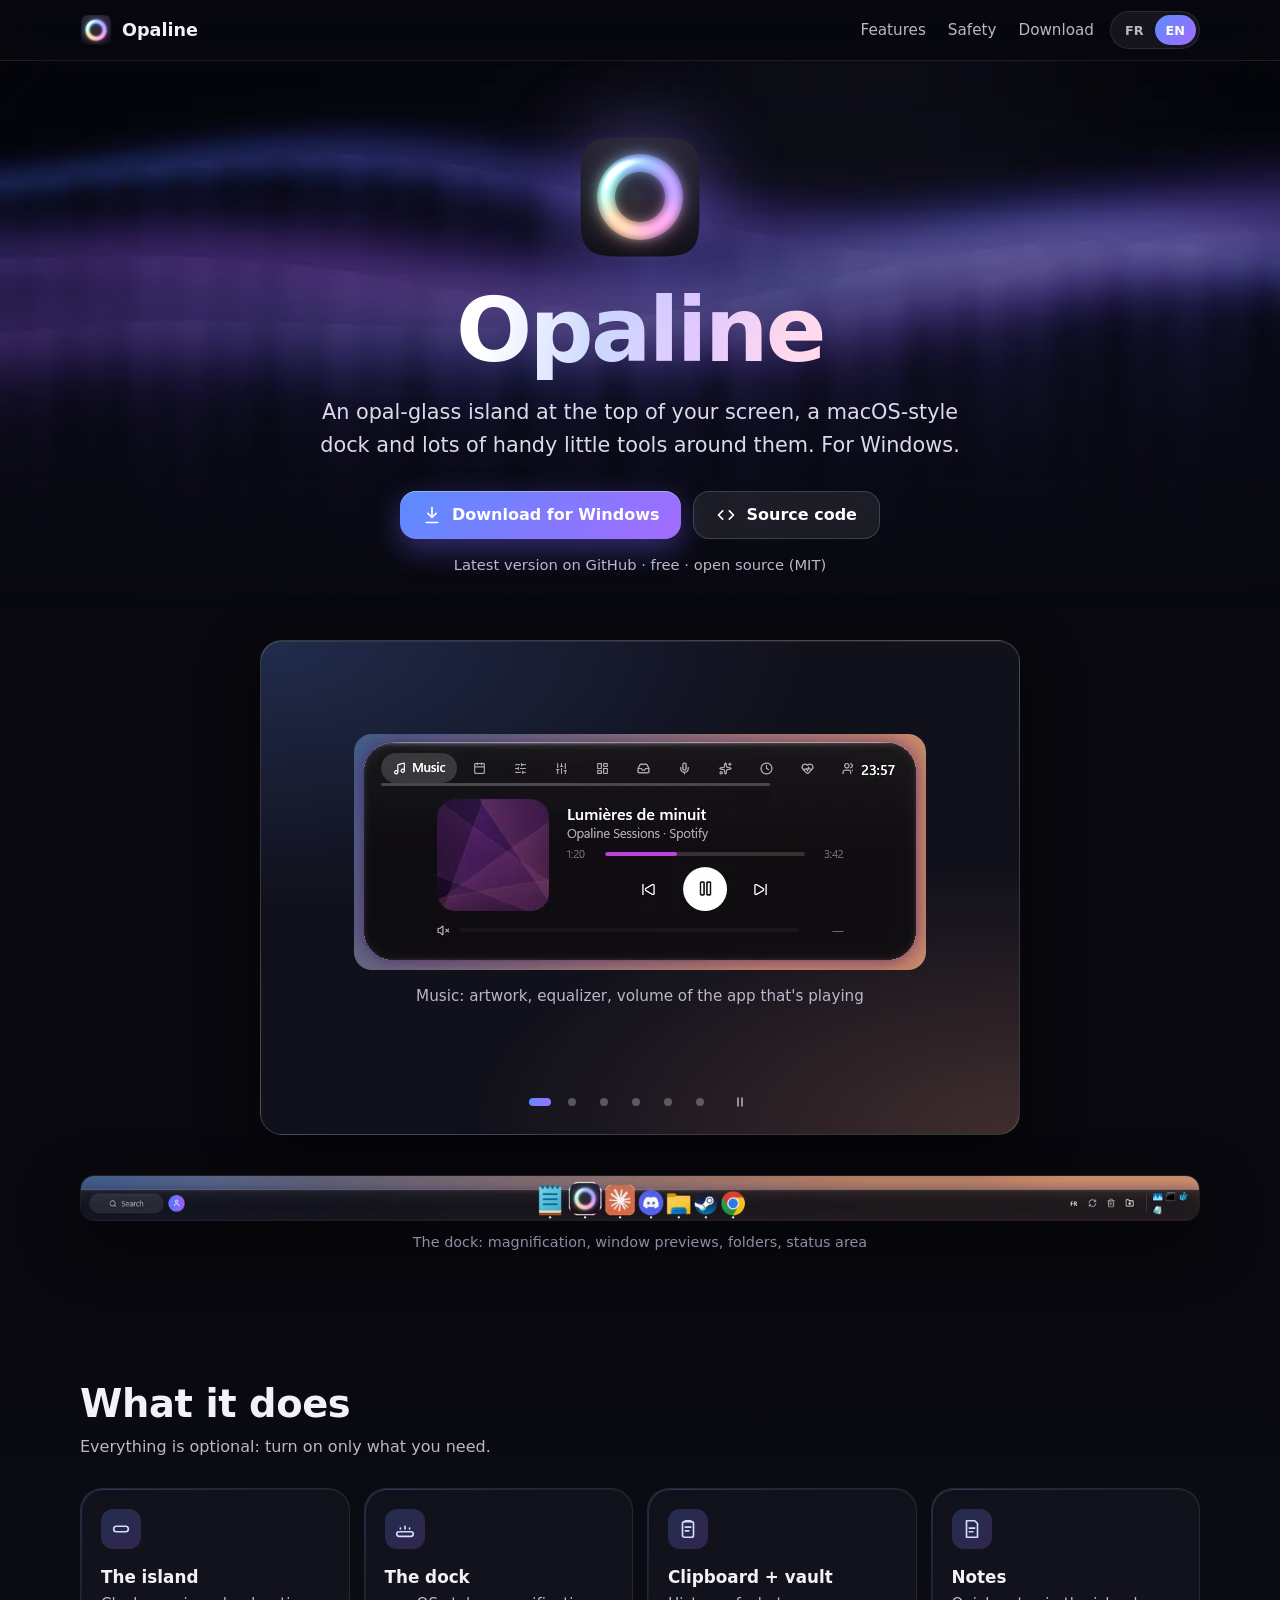
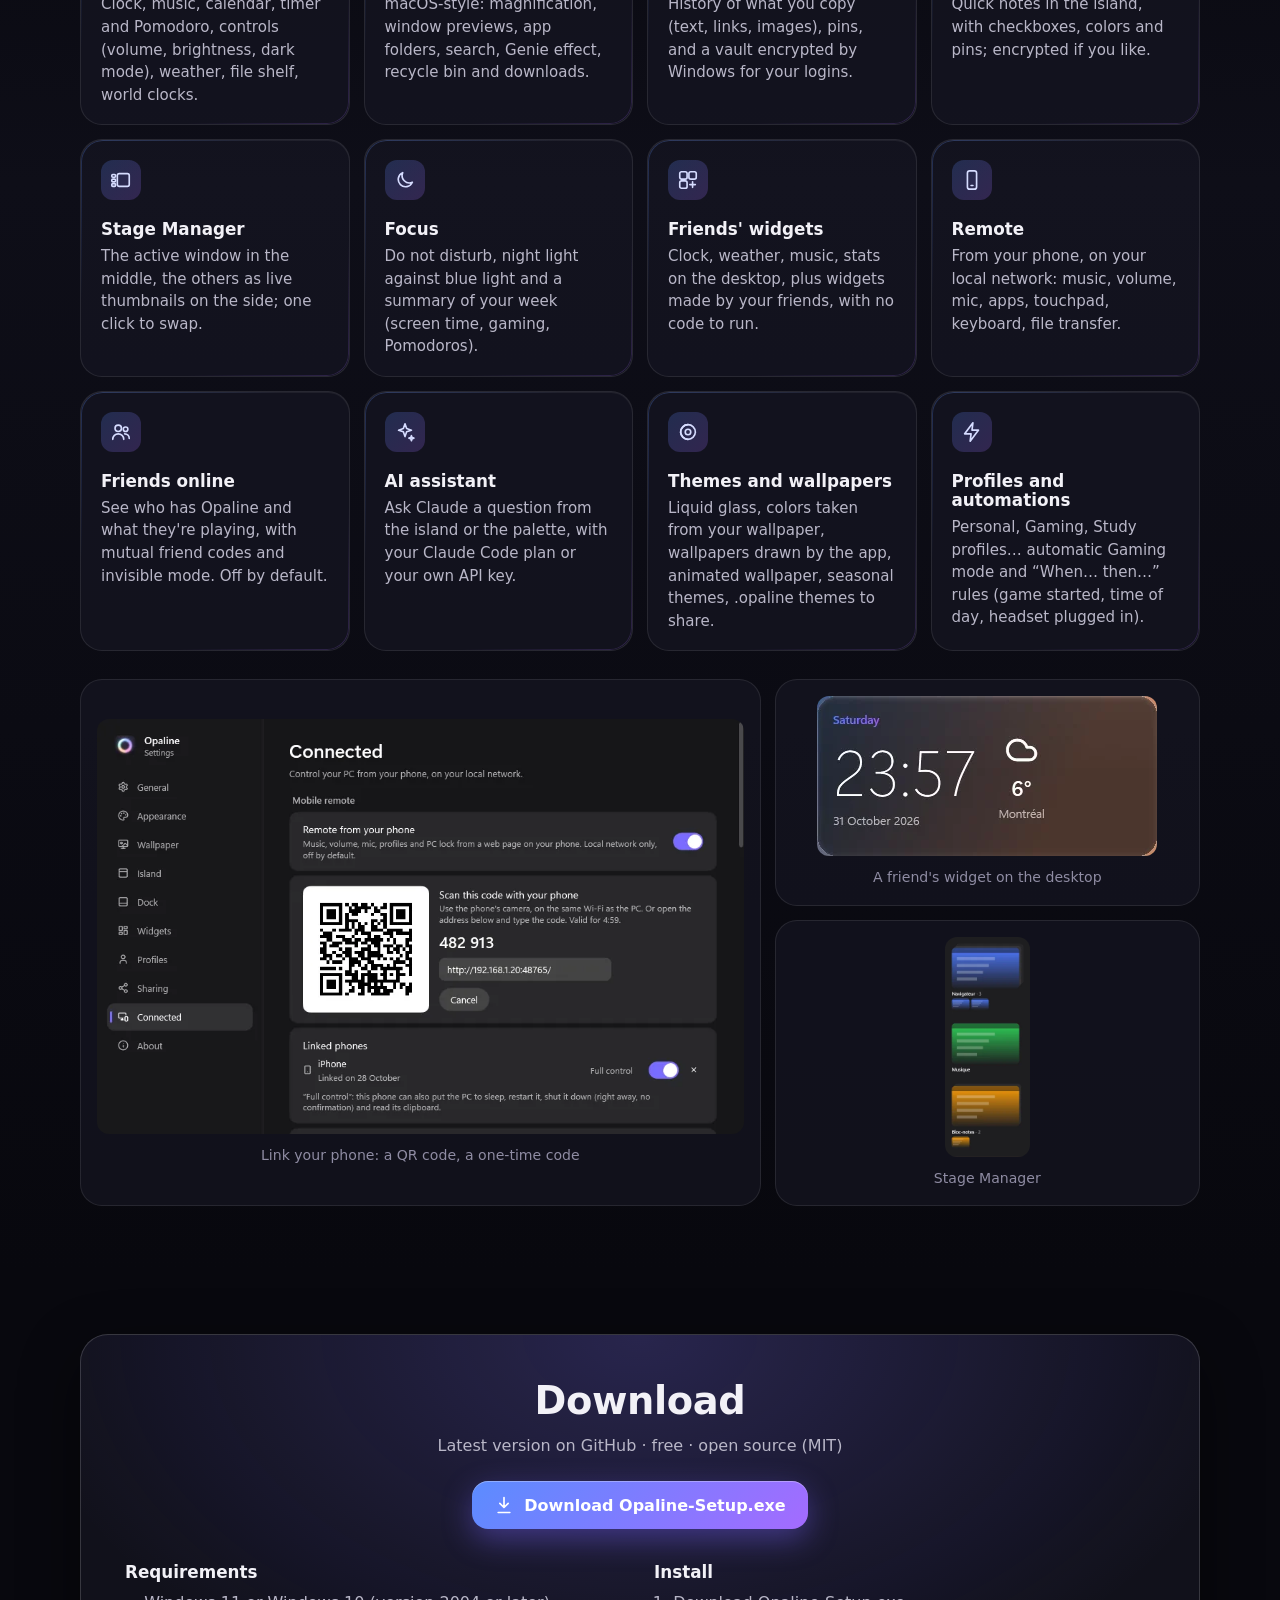
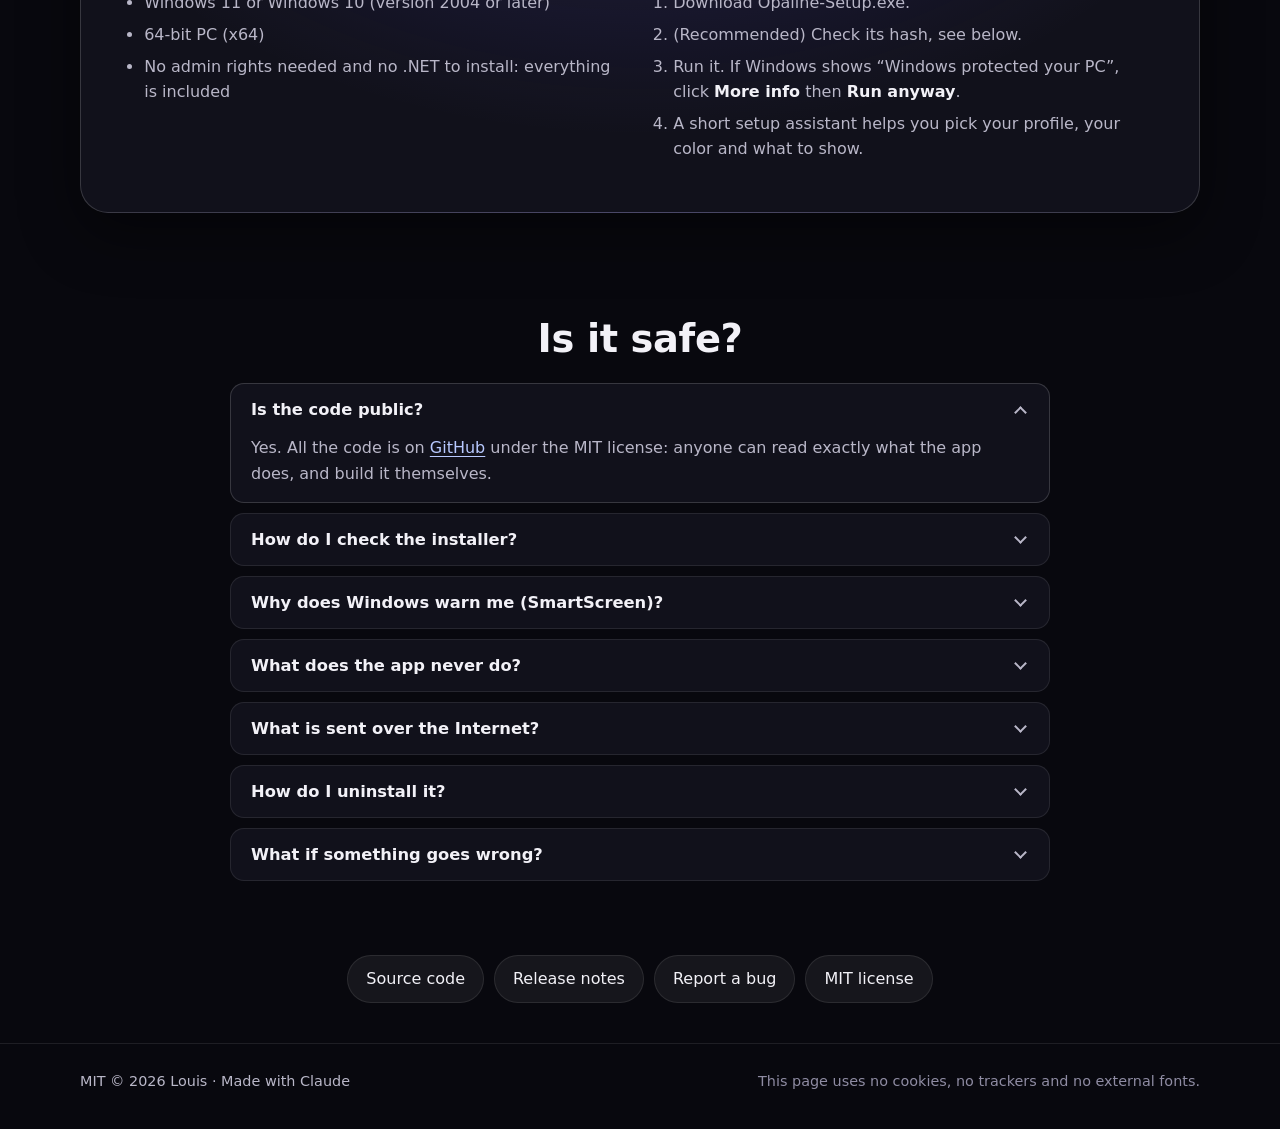
==== index.html @ 137f5e6c "Page de présentation d'Opaline" ====
<!doctype html>
<html lang="fr">
<head>
<meta charset="utf-8">
<meta name="viewport" content="width=device-width, initial-scale=1">
<meta http-equiv="Content-Security-Policy" content="default-src 'none'; script-src 'self'; style-src 'self'; img-src 'self' data:; connect-src https://api.github.com; base-uri 'none'; form-action 'none'">
<meta name="referrer" content="no-referrer">
<title>Opaline pour Windows</title>
<meta name="description" content="Opaline : une île en verre d'opale en haut de l'écran, un dock façon macOS, une télécommande sur ton téléphone. Gratuit et open source pour Windows.">
<meta name="color-scheme" content="dark">
<meta name="theme-color" content="#0a0a12">
<link rel="icon" type="image/png" sizes="32x32" href="img/logo-32.png">
<link rel="icon" type="image/png" sizes="64x64" href="img/logo-64.png">
<link rel="apple-touch-icon" href="img/logo-256.png">
<link rel="stylesheet" href="style.css">
<script src="app.js" defer></script>
</head>
<body>
<a class="skip" href="#main" data-i18n="skip">Aller au contenu</a>

<header class="top">
  <div class="wrap top-in">
    <a class="brand" href="#top" aria-label="Opaline">
      <img src="img/logo-64.png" width="32" height="32" alt="">
      <span>Opaline</span>
    </a>
    <nav class="nav" aria-label="Sections">
      <a href="#features" data-i18n="nav.features">Fonctionnalités</a>
      <a href="#safety" data-i18n="nav.safety">Sécurité</a>
      <a href="#download" data-i18n="nav.download">Télécharger</a>
    </nav>
    <div class="lang" role="group" aria-label="Langue / Language">
      <button type="button" data-lang="fr" aria-pressed="true">FR</button>
      <button type="button" data-lang="en" aria-pressed="false">EN</button>
    </div>
  </div>
</header>

<main id="main">

<section class="hero" id="top">
  <div class="hero-bg" aria-hidden="true"></div>
  <div class="wrap hero-in">
    <img class="hero-logo" src="img/logo-256.png" width="128" height="128" alt="Logo d'Opaline : un anneau d'opale sur une tuile sombre" data-i18n-alt="logo.alt">
    <h1>Opaline</h1>
    <p class="tagline" data-i18n="hero.tagline">Une île en verre d'opale en haut de l'écran, un dock façon macOS et plein de petits outils autour. Pour Windows.</p>
    <div class="cta">
      <a class="btn btn-main" id="dl-hero" href="https://github.com/louismph8-arch/DynamicIsland/releases/latest">
        <svg viewBox="0 0 24 24" aria-hidden="true"><path d="M12 3v12m0 0-5-5m5 5 5-5M5 21h14"/></svg>
        <span data-i18n="hero.download">Télécharger pour Windows</span>
      </a>
      <a class="btn btn-ghost" href="https://github.com/louismph8-arch/DynamicIsland">
        <svg viewBox="0 0 24 24" aria-hidden="true"><path d="m8 7-5 5 5 5M16 7l5 5-5 5"/></svg>
        <span data-i18n="hero.source">Code source</span>
      </a>
    </div>
    <p class="release-line" aria-live="polite"><span class="rel-info" data-i18n="rel.fallback">Dernière version sur GitHub · gratuit · open source (MIT)</span></p>
  </div>
</section>

<section class="demo" aria-labelledby="demo-title">
  <div class="wrap">
    <h2 id="demo-title" class="sr-only" data-i18n="demo.title">Aperçu de l'île</h2>
    <div class="stage" id="carousel" aria-roledescription="carrousel" data-i18n-aria="demo.carousel">
      <div class="slides">
        <figure class="slide is-on" data-slide="0">
          <img data-img="musique" src="img/fr/musique.webp" width="572" height="236" alt="L'île ouverte sur la musique : pochette, titre, lecture et volume de l'appli" data-i18n-alt="demo.s0.alt">
          <figcaption data-i18n="demo.s0">Musique : pochette, égaliseur, volume de l'appli qui joue</figcaption>
        </figure>
        <figure class="slide" data-slide="1">
          <img data-img="notes" src="img/fr/notes.webp" width="572" height="288" alt="Onglet Notes de l'île avec une liste de courses cochable" data-i18n-alt="demo.s1.alt" loading="lazy">
          <figcaption data-i18n="demo.s1">Notes rapides, cases à cocher comprises</figcaption>
        </figure>
        <figure class="slide" data-slide="2">
          <img data-img="presse-papiers" src="img/fr/presse-papiers.webp" width="572" height="288" alt="Historique du presse-papiers avec filtres et proposition de garder un mot de passe dans le coffre" data-i18n-alt="demo.s2.alt" loading="lazy">
          <figcaption data-i18n="demo.s2">Presse-papiers : historique et coffre chiffré</figcaption>
        </figure>
        <figure class="slide" data-slide="3">
          <img data-img="sante" src="img/fr/sante.webp" width="572" height="288" alt="Santé du PC : processeur, mémoire, GPU, température et applis les plus gourmandes" data-i18n-alt="demo.s3.alt" loading="lazy">
          <figcaption data-i18n="demo.s3">Santé du PC en un coup d'œil</figcaption>
        </figure>
        <figure class="slide" data-slide="4">
          <img data-img="amis" src="img/fr/amis.webp" width="572" height="212" alt="Onglet Amis : qui est en ligne et à quoi il joue" data-i18n-alt="demo.s4.alt" loading="lazy">
          <figcaption data-i18n="demo.s4">Tes amis en ligne et ce à quoi ils jouent</figcaption>
        </figure>
        <figure class="slide" data-slide="5">
          <img data-img="palette" src="img/fr/palette.webp" width="720" height="370" alt="Palette de commandes : applis, calculs, minuteur, profils et question à Claude" data-i18n-alt="demo.s5.alt" loading="lazy">
          <figcaption data-i18n="demo.s5">Palette de commandes (Ctrl + Espace)</figcaption>
        </figure>
      </div>
      <div class="dots" role="group" data-i18n-aria="demo.choose" aria-label="Choisir une image">
        <button type="button" aria-label="1" aria-current="true"></button>
        <button type="button" aria-label="2"></button>
        <button type="button" aria-label="3"></button>
        <button type="button" aria-label="4"></button>
        <button type="button" aria-label="5"></button>
        <button type="button" aria-label="6"></button>
        <button type="button" class="pause" aria-pressed="false" data-i18n-aria="demo.pause" aria-label="Mettre en pause">
          <svg viewBox="0 0 24 24" aria-hidden="true"><path class="i-pause" d="M9 6v12M15 6v12"/><path class="i-play" d="M8 5l11 7-11 7z"/></svg>
        </button>
      </div>
    </div>
    <figure class="dock-shot">
      <img data-img="dock" src="img/fr/dock.webp" width="1600" height="62" alt="Le dock d'Opaline en barre au bas de l'écran : recherche, applis, zone d'état" data-i18n-alt="dock.alt" loading="lazy">
      <figcaption data-i18n="dock.cap">Le dock : grossissement, aperçus des fenêtres, dossiers, zone d'état</figcaption>
    </figure>
  </div>
</section>

<section class="features" id="features" aria-labelledby="f-title">
  <div class="wrap">
    <h2 id="f-title" data-i18n="f.title">Ce qu'elle fait</h2>
    <p class="lead" data-i18n="f.lead">Tout est optionnel : active seulement ce qui te sert.</p>
    <ul class="grid">
      <li class="card"><svg viewBox="0 0 24 24" aria-hidden="true"><rect x="4" y="9" width="16" height="6" rx="3"/></svg>
        <h3 data-i18n="f.island">L'île</h3><p data-i18n="f.island.t">Heure, musique, calendrier, minuteur et Pomodoro, contrôles (volume, luminosité, mode sombre), météo, étagère à fichiers, horloges du monde.</p></li>
      <li class="card"><svg viewBox="0 0 24 24" aria-hidden="true"><rect x="3" y="15" width="18" height="5" rx="2.5"/><path d="M7 12v-1M12 12V9M17 12v-1"/></svg>
        <h3 data-i18n="f.dock">Le dock</h3><p data-i18n="f.dock.t">Façon macOS : grossissement, aperçus des fenêtres, dossiers d'applis, recherche, effet Génie, corbeille et téléchargements.</p></li>
      <li class="card"><svg viewBox="0 0 24 24" aria-hidden="true"><rect x="6" y="4" width="12" height="17" rx="2"/><path d="M9 4V3h6v1M9 10h6M9 14h4"/></svg>
        <h3 data-i18n="f.clip">Presse-papiers + coffre</h3><p data-i18n="f.clip.t">Historique de ce que tu copies (textes, liens, images), épingles, et un coffre chiffré par Windows pour tes identifiants.</p></li>
      <li class="card"><svg viewBox="0 0 24 24" aria-hidden="true"><path d="M6 3h9l3 3v15H6z"/><path d="M9 11h6M9 15h4"/></svg>
        <h3 data-i18n="f.notes">Notes</h3><p data-i18n="f.notes.t">Des notes rapides dans l'île, avec cases à cocher, couleurs et épingles ; chiffrées si tu veux.</p></li>
      <li class="card"><svg viewBox="0 0 24 24" aria-hidden="true"><rect x="8" y="5" width="13" height="14" rx="2"/><rect x="2" y="6" width="4" height="3" rx="1"/><rect x="2" y="11" width="4" height="3" rx="1"/><rect x="2" y="16" width="4" height="3" rx="1"/></svg>
        <h3 data-i18n="f.stage">Stage Manager</h3><p data-i18n="f.stage.t">La fenêtre active au centre, les autres en miniatures vivantes sur le côté ; un clic pour échanger.</p></li>
      <li class="card"><svg viewBox="0 0 24 24" aria-hidden="true"><path d="M20 14.5A8 8 0 0 1 9.5 4 8 8 0 1 0 20 14.5z"/></svg>
        <h3 data-i18n="f.focus">Concentration</h3><p data-i18n="f.focus.t">Ne pas déranger, veilleuse contre la lumière bleue et résumé de ta semaine (temps d'écran, jeu, Pomodoros).</p></li>
      <li class="card"><svg viewBox="0 0 24 24" aria-hidden="true"><rect x="3" y="3" width="8" height="8" rx="2"/><rect x="13" y="3" width="8" height="8" rx="2"/><rect x="3" y="13" width="8" height="8" rx="2"/><path d="M17 14v6M14 17h6"/></svg>
        <h3 data-i18n="f.widgets">Widgets des potes</h3><p data-i18n="f.widgets.t">Horloge, météo, musique, stats sur le bureau, et des widgets créés par tes amis, sans code à exécuter.</p></li>
      <li class="card"><svg viewBox="0 0 24 24" aria-hidden="true"><rect x="7" y="2" width="10" height="20" rx="2.5"/><path d="M11 18h2"/></svg>
        <h3 data-i18n="f.remote">Télécommande</h3><p data-i18n="f.remote.t">Depuis ton téléphone, sur ton réseau local : musique, volume, micro, applis, pavé tactile, clavier, envoi de fichiers.</p></li>
      <li class="card"><svg viewBox="0 0 24 24" aria-hidden="true"><circle cx="9" cy="8" r="3.5"/><path d="M3 20c0-3.3 2.7-6 6-6s6 2.7 6 6"/><circle cx="17" cy="9" r="2.5"/><path d="M16 14c2.8 0 5 2.2 5 5"/></svg>
        <h3 data-i18n="f.friends">Amis en ligne</h3><p data-i18n="f.friends.t">Vois qui a Opaline et à quoi il joue, avec codes d'ami mutuels et mode invisible. Désactivé par défaut.</p></li>
      <li class="card"><svg viewBox="0 0 24 24" aria-hidden="true"><path d="M12 3l1.8 5.2L19 10l-5.2 1.8L12 17l-1.8-5.2L5 10l5.2-1.8z"/><path d="M19 16l.7 2 2 .7-2 .7-.7 2-.7-2-2-.7 2-.7z"/></svg>
        <h3 data-i18n="f.ai">Assistant IA</h3><p data-i18n="f.ai.t">Pose une question à Claude depuis l'île ou la palette, avec ton forfait Claude Code ou ta propre clé API.</p></li>
      <li class="card"><svg viewBox="0 0 24 24" aria-hidden="true"><circle cx="12" cy="12" r="8"/><path d="M12 4a8 8 0 0 0 0 16"/><circle cx="12" cy="12" r="3"/></svg>
        <h3 data-i18n="f.themes">Thèmes et fonds</h3><p data-i18n="f.themes.t">Verre liquide, couleurs tirées du fond d'écran, fonds dessinés par l'app, fond animé, thèmes saisonniers, thèmes .opaline à s'échanger.</p></li>
      <li class="card"><svg viewBox="0 0 24 24" aria-hidden="true"><path d="M13 2 4 14h7l-1 8 9-12h-7z"/></svg>
        <h3 data-i18n="f.auto">Profils et automatisations</h3><p data-i18n="f.auto.t">Profils Perso, Gaming, Études… mode Gaming automatique et règles « Quand… alors… » (jeu lancé, heure, casque branché).</p></li>
    </ul>

    <div class="gallery">
      <figure>
        <img data-img="telecommande" src="img/fr/telecommande.webp" width="902" height="578" alt="Paramètres de la télécommande : QR code à scanner et téléphones reliés" data-i18n-alt="g.remote.alt" loading="lazy">
        <figcaption data-i18n="g.remote">Relier son téléphone : un QR code, un code à usage unique</figcaption>
      </figure>
      <div class="gallery-side">
        <figure>
          <img data-img="widget-pote" src="img/fr/widget-pote.webp" width="340" height="160" alt="Widget de bureau horloge et météo" data-i18n-alt="g.widget.alt" loading="lazy">
          <figcaption data-i18n="g.widget">Un widget de pote sur le bureau</figcaption>
        </figure>
        <figure class="stage-fig">
          <img src="img/stage.webp" width="212" height="546" alt="Colonne de Stage Manager avec trois groupes de fenêtres en miniature" data-i18n-alt="g.stage.alt" loading="lazy">
          <figcaption data-i18n="g.stage">Stage Manager</figcaption>
        </figure>
      </div>
    </div>
  </div>
</section>

<section class="download" id="download" aria-labelledby="d-title">
  <div class="wrap">
    <div class="panel">
      <h2 id="d-title" data-i18n="d.title">Télécharger</h2>
      <p class="rel-big" aria-live="polite"><span class="rel-info" data-i18n="rel.fallback">Dernière version sur GitHub · gratuit · open source (MIT)</span></p>
      <a class="btn btn-main" id="dl-main" href="https://github.com/louismph8-arch/DynamicIsland/releases/latest">
        <svg viewBox="0 0 24 24" aria-hidden="true"><path d="M12 3v12m0 0-5-5m5 5 5-5M5 21h14"/></svg>
        <span data-i18n="d.btn">Télécharger Opaline-Setup.exe</span>
      </a>
      <p class="hash" hidden><span data-i18n="d.hash">Empreinte SHA-256 :</span> <code class="hash-val"></code></p>
      <div class="cols">
        <div>
          <h3 data-i18n="d.req">Configuration requise</h3>
          <ul>
            <li data-i18n="d.req1">Windows 11 ou Windows 10 (version 2004 ou plus récente)</li>
            <li data-i18n="d.req2">PC 64 bits (x64)</li>
            <li data-i18n="d.req3">Pas besoin de droits administrateur ni d'installer .NET : tout est inclus</li>
          </ul>
        </div>
        <div>
          <h3 data-i18n="d.steps">Installer</h3>
          <ol>
            <li data-i18n="d.s1">Télécharge Opaline-Setup.exe.</li>
            <li data-i18n="d.s2">(Conseillé) Vérifie son empreinte, voir plus bas.</li>
            <li data-i18n-html="d.s3">Lance-le. Si Windows affiche « Windows a protégé votre ordinateur », clique <b>Informations complémentaires</b> puis <b>Exécuter quand même</b>.</li>
            <li data-i18n="d.s4">Un petit assistant t'aide à choisir ton profil, ta couleur et ce que tu veux afficher.</li>
          </ol>
        </div>
      </div>
    </div>
  </div>
</section>

<section class="safety" id="safety" aria-labelledby="s-title">
  <div class="wrap narrow">
    <h2 id="s-title" data-i18n="s.title">Est-ce que c'est sûr ?</h2>
    <details open>
      <summary data-i18n="s.q1">Le code est-il public ?</summary>
      <p data-i18n-html="s.a1">Oui. Tout le code est sur <a href="https://github.com/louismph8-arch/DynamicIsland">GitHub</a>, sous licence MIT : n'importe qui peut lire exactement ce que fait l'app, et la compiler soi-même.</p>
    </details>
    <details>
      <summary data-i18n="s.q2">Comment vérifier l'installeur ?</summary>
      <div data-i18n-html="s.a2"><p>Chaque version publie l'empreinte <b>SHA-256</b> de <code>Opaline-Setup.exe</code> (dans les notes de la version, dans le fichier <code>Opaline-Setup.exe.sha256</code> et à côté du fichier sur GitHub).</p>
      <ol><li>Dans le dossier du fichier téléchargé, ouvre PowerShell et tape <code>Get-FileHash .\Opaline-Setup.exe</code> : l'empreinte doit être <b>exactement</b> la même.</li>
      <li>Ouvre le lien <b>VirusTotal</b> des notes de la version (ou dépose le fichier sur <a href="https://www.virustotal.com">virustotal.com</a>) : environ 70 antivirus l'analysent. 0 ou 1 détection « générique » sur un fichier non signé est courant ; plusieurs détections nommées = ne l'installe pas.</li></ol></div>
    </details>
    <details>
      <summary data-i18n="s.q3">Pourquoi Windows avertit-il (SmartScreen) ?</summary>
      <p data-i18n-html="s.a3">L'installeur n'est pas signé : un certificat coûte de l'argent chaque année, et même signé, Windows avertit tant que le fichier n'a pas été téléchargé par beaucoup de monde. L'avertissement dit seulement « éditeur inconnu », pas « virus ». Pour continuer : <b>Informations complémentaires</b> → <b>Exécuter quand même</b>.</p>
    </details>
    <details>
      <summary data-i18n="s.q4">Qu'est-ce que l'app ne fait jamais ?</summary>
      <p data-i18n="s.a4">Pas d'injection dans d'autres programmes, pas de lecture du clavier en continu, pas de pub, pas de pistage. Elle suit les fenêtres ouvertes (pour le dock) avec l'API officielle de Windows et n'utilise les droits administrateur que pour 2 choses, toujours après ta confirmation : la règle du pare-feu de la télécommande et la préparation du réveil à distance. Tout ce qui change Windows est désactivé par défaut et se remet comme avant.</p>
    </details>
    <details>
      <summary data-i18n="s.q5">Qu'est-ce qui part sur Internet ?</summary>
      <div data-i18n-html="s.a5"><ul><li>La météo et la recherche des villes (Open-Meteo).</li><li>La vérification des mises à jour (GitHub).</li><li>Seulement si tu les actives : Discord (qui parle dans ton salon), ta présence au serveur des amis, tes questions à l'assistant IA (à Anthropic, quand tu en poses une).</li></ul><p>La télécommande reste sur ton réseau local « Privé », reliée par un code à usage unique.</p></div>
    </details>
    <details>
      <summary data-i18n="s.q6">Comment la désinstaller ?</summary>
      <p data-i18n-html="s.a6">Paramètres Windows → Applications → <b>Opaline</b> → Désinstaller. Windows revient comme avant : barre des tâches, fond d'écran, couleur d'accent, thème, curseur et règle du pare-feu. L'assistant te demande ensuite si tu veux aussi effacer tes réglages.</p>
    </details>
    <details>
      <summary data-i18n="s.q7">Et si quelque chose ne va pas ?</summary>
      <p data-i18n-html="s.a7">Garde <b>Maj</b> enfoncée en lançant Opaline pour le mode sans échec. Si un morceau de l'app plante, il s'arrête tout seul et le reste continue ; la barre des tâches revient toujours. Paramètres → À propos → <b>Donner mon avis / Signaler un bug</b>, ou <b>Exporter un rapport de bug</b> (sans données personnelles).</p>
    </details>
  </div>
</section>

<section class="links" aria-labelledby="l-title">
  <div class="wrap">
    <h2 id="l-title" class="sr-only" data-i18n="l.title">Liens</h2>
    <ul class="link-row">
      <li><a href="https://github.com/louismph8-arch/DynamicIsland" data-i18n="l.source">Code source</a></li>
      <li><a href="https://github.com/louismph8-arch/DynamicIsland/releases" data-i18n="l.notes">Notes de version</a></li>
      <li><a href="https://github.com/louismph8-arch/DynamicIsland/issues" data-i18n="l.bug">Signaler un bug</a></li>
      <li><a href="https://github.com/louismph8-arch/DynamicIsland/blob/main/LICENSE" data-i18n="l.license">Licence MIT</a></li>
    </ul>
  </div>
</section>

</main>

<footer class="foot">
  <div class="wrap foot-in">
    <p>MIT © 2026 Louis · <span data-i18n="foot.claude">Fait avec Claude</span></p>
    <p class="muted" data-i18n="foot.privacy">Cette page n'utilise ni cookies, ni traceurs, ni polices externes.</p>
  </div>
</footer>
</body>
</html>
---- style.css ----
/* Opaline — page de présentation. Aucune ressource externe : polices du système, images locales. */
:root {
  --bg: #08080e;
  --bg-2: #0e0e18;
  --surface: rgba(24, 24, 36, 0.62);
  --surface-solid: #16161f;
  --line: rgba(255, 255, 255, 0.09);
  --line-strong: rgba(255, 255, 255, 0.16);
  --text: #f2f1f7;
  --text-2: #b9b7c8;
  --text-3: #8f8ca3;
  --blue: #5b8cff;
  --violet: #a46bff;
  --pink: #ff8fc8;
  --peach: #ffc29a;
  --mint: #8ff0d0;
  --accent: linear-gradient(135deg, var(--blue), var(--violet));
  --opal: conic-gradient(from 200deg, var(--blue), #b9a6ff, var(--pink), var(--peach), var(--mint), var(--blue));
  --radius: 22px;
  --radius-s: 14px;
  --shadow: 0 20px 60px rgba(0, 0, 0, 0.45);
  --font: "Segoe UI Variable Text", "Segoe UI Variable", "Segoe UI", system-ui, -apple-system, Roboto, "Helvetica Neue", Arial, sans-serif;
  --font-display: "Segoe UI Variable Display", "Segoe UI Variable", "Segoe UI", system-ui, -apple-system, Roboto, Arial, sans-serif;
  --mono: "Cascadia Mono", Consolas, ui-monospace, monospace;
}

*, *::before, *::after { box-sizing: border-box; }
html { scroll-behavior: smooth; -webkit-text-size-adjust: 100%; }
body {
  margin: 0;
  background: var(--bg);
  color: var(--text);
  font: 16px/1.6 var(--font);
  overflow-x: hidden;
}
img { max-width: 100%; height: auto; display: block; }
a { color: #b8c9ff; text-underline-offset: 3px; }
a:hover { color: #fff; }
code { font-family: var(--mono); font-size: 0.9em; background: rgba(255,255,255,0.07); padding: 0.1em 0.4em; border-radius: 6px; overflow-wrap: anywhere; }
:focus-visible { outline: 2px solid #c7b4ff; outline-offset: 3px; border-radius: 8px; }
section[id] { scroll-margin-top: 64px; }
h1, h2, h3 { font-family: var(--font-display); line-height: 1.15; margin: 0; }
h2 { font-size: clamp(1.7rem, 4vw, 2.4rem); letter-spacing: -0.01em; }
h3 { font-size: 1.05rem; }

/* Coins « squircle » quand le navigateur sait le faire, sinon arrondi classique */
.card, .panel, .stage, .btn, details, .gallery figure, .dock-shot img {
  corner-shape: squircle;
}
@supports (corner-shape: squircle) {
  .card, .panel, .stage, details, .gallery figure { border-radius: calc(var(--radius) * 1.6); }
}

.wrap { width: min(1120px, 100% - 32px); margin-inline: auto; }
.narrow { width: min(820px, 100% - 32px); }
.sr-only { position: absolute; width: 1px; height: 1px; overflow: hidden; clip: rect(0 0 0 0); white-space: nowrap; }
.skip { position: absolute; left: 16px; top: -60px; background: #fff; color: #000; padding: 8px 14px; border-radius: 10px; z-index: 50; }
.skip:focus { top: 12px; }
.muted { color: var(--text-3); }

/* En-tête */
.top {
  position: sticky; top: 0; z-index: 20;
  background: rgba(8, 8, 14, 0.72);
  backdrop-filter: blur(18px) saturate(1.4);
  -webkit-backdrop-filter: blur(18px) saturate(1.4);
  border-bottom: 1px solid var(--line);
}
.top-in { display: flex; align-items: center; gap: 16px; height: 60px; }
.brand { display: flex; align-items: center; gap: 10px; color: var(--text); text-decoration: none; font: 600 1.1rem var(--font-display); }
.nav { display: flex; gap: 22px; margin-left: auto; }
.nav a { color: var(--text-2); text-decoration: none; font-size: 0.95rem; }
.nav a:hover { color: var(--text); }
.lang { display: flex; background: rgba(255,255,255,0.06); border: 1px solid var(--line); border-radius: 999px; padding: 3px; }
.lang button {
  font: 600 0.8rem var(--font); color: var(--text-2); background: none; border: 0;
  padding: 5px 11px; border-radius: 999px; cursor: pointer; min-width: 40px; min-height: 30px;
}
.lang button[aria-pressed="true"] { background: var(--accent); color: #fff; }

/* Hero */
.hero { position: relative; overflow: hidden; padding: 72px 0 40px; text-align: center; }
.hero-bg {
  position: absolute; inset: 0; z-index: -1;
  background:
    linear-gradient(180deg, rgba(8,8,14,0.15) 0%, rgba(8,8,14,0.55) 60%, var(--bg) 100%),
    url("img/aurore.webp") center 35% / cover no-repeat;
}
.hero-in { display: flex; flex-direction: column; align-items: center; }
.hero-logo {
  width: 128px; height: 128px;
  filter: drop-shadow(0 0 40px rgba(140, 120, 255, 0.45));
  animation: float 7s ease-in-out infinite;
}
.hero h1 {
  margin-top: 18px;
  font-size: clamp(3rem, 11vw, 5.6rem);
  font-weight: 700;
  letter-spacing: -0.03em;
  background: linear-gradient(100deg, #fff 10%, #cdd8ff 40%, #e2c9ff 65%, #ffd9ec 90%);
  -webkit-background-clip: text; background-clip: text; color: transparent;
}
.tagline { max-width: 640px; margin: 14px auto 0; font-size: clamp(1.05rem, 2.4vw, 1.3rem); color: #dcdaea; }
.cta { display: flex; flex-wrap: wrap; justify-content: center; gap: 12px; margin-top: 28px; }
.btn {
  display: inline-flex; align-items: center; gap: 10px;
  min-height: 48px; padding: 12px 22px; border-radius: 16px;
  font: 600 1rem var(--font); text-decoration: none; color: #fff;
  transition: transform .18s ease, box-shadow .18s ease, background .18s ease;
}
.btn svg { width: 20px; height: 20px; fill: none; stroke: currentColor; stroke-width: 2; stroke-linecap: round; stroke-linejoin: round; flex: none; }
.btn-main { background: var(--accent); box-shadow: 0 10px 30px rgba(120, 100, 255, 0.4), inset 0 1px 0 rgba(255,255,255,0.3); }
.btn-main:hover { color: #fff; transform: translateY(-1px); box-shadow: 0 14px 38px rgba(120, 100, 255, 0.55), inset 0 1px 0 rgba(255,255,255,0.3); }
.btn-ghost { background: rgba(255,255,255,0.08); border: 1px solid var(--line-strong); backdrop-filter: blur(10px); -webkit-backdrop-filter: blur(10px); }
.btn-ghost:hover { color: #fff; background: rgba(255,255,255,0.14); }
.release-line { margin: 14px 0 0; color: var(--text-2); font-size: 0.92rem; }

/* Démo */
.demo { padding: 24px 0 64px; }
.stage {
  position: relative; max-width: 760px; margin: 0 auto;
  padding: 26px 20px 18px;
  background:
    radial-gradient(120% 90% at 0% 0%, rgba(91,140,255,0.22), transparent 60%),
    radial-gradient(120% 90% at 100% 100%, rgba(255,160,120,0.20), transparent 60%),
    var(--surface);
  border: 1px solid var(--line-strong);
  border-radius: var(--radius);
  box-shadow: var(--shadow), inset 0 1px 0 rgba(255,255,255,0.08);
}
.slides { display: grid; }
.slide {
  grid-area: 1 / 1; margin: 0;
  display: flex; flex-direction: column; align-items: center; justify-content: center; gap: 14px;
  opacity: 0; visibility: hidden;
  transition: opacity .7s ease, visibility 0s linear .7s, transform .7s ease;
  transform: scale(0.985);
}
.slide.is-on { opacity: 1; visibility: visible; transform: none; transition: opacity .7s ease, visibility 0s, transform .7s ease; }
.slide img { border-radius: 18px; max-height: 380px; width: auto; }
.slide figcaption { color: var(--text-2); font-size: 0.95rem; text-align: center; }
.dots { display: flex; justify-content: center; align-items: center; gap: 4px; margin-top: 14px; }
.dots button {
  width: 28px; height: 28px; border: 0; background: none; cursor: pointer; padding: 0;
  display: grid; place-items: center; border-radius: 50%;
}
.dots button:not(.pause)::before {
  content: ""; width: 8px; height: 8px; border-radius: 50%; background: rgba(255,255,255,0.28); transition: width .25s, background .25s;
}
.dots button[aria-current="true"]::before { width: 22px; border-radius: 6px; background: var(--accent); }
.dots .pause { margin-left: 8px; color: var(--text-2); }
.dots .pause svg { width: 16px; height: 16px; fill: none; stroke: currentColor; stroke-width: 2.2; stroke-linecap: round; stroke-linejoin: round; }
.dots .pause .i-play { display: none; fill: currentColor; }
.dots .pause[aria-pressed="true"] .i-pause { display: none; }
.dots .pause[aria-pressed="true"] .i-play { display: block; }

.dock-shot { margin: 40px 0 0; }
.dock-shot img { width: 100%; border-radius: 14px; border: 1px solid var(--line); box-shadow: var(--shadow); }
.dock-shot figcaption { text-align: center; color: var(--text-3); font-size: 0.9rem; margin-top: 10px; }

/* Fonctionnalités */
.features { padding: 64px 0; background: linear-gradient(180deg, var(--bg), var(--bg-2) 30%, var(--bg)); }
.lead { color: var(--text-2); margin: 8px 0 28px; }
.grid { list-style: none; margin: 0; padding: 0; display: grid; grid-template-columns: repeat(auto-fill, minmax(250px, 1fr)); gap: 14px; }
.card {
  position: relative;
  padding: 20px 20px 18px;
  background: var(--surface);
  border: 1px solid var(--line);
  border-radius: var(--radius);
  box-shadow: inset 0 1px 0 rgba(255,255,255,0.06);
  transition: border-color .2s, transform .2s;
}
.card:hover { border-color: var(--line-strong); transform: translateY(-2px); }
.card::before {
  content: ""; position: absolute; inset: 0; border-radius: inherit; padding: 1px; pointer-events: none;
  background: linear-gradient(140deg, rgba(91,140,255,0.45), transparent 35%, transparent 70%, rgba(164,107,255,0.35));
  -webkit-mask: linear-gradient(#000 0 0) content-box, linear-gradient(#000 0 0);
  -webkit-mask-composite: xor; mask-composite: exclude;
  opacity: 0.6;
}
.card svg {
  width: 40px; height: 40px; padding: 9px; margin-bottom: 12px;
  border-radius: 12px; background: linear-gradient(135deg, rgba(91,140,255,0.22), rgba(164,107,255,0.22));
  fill: none; stroke: #d6dcff; stroke-width: 1.8; stroke-linecap: round; stroke-linejoin: round;
}
.card p { margin: 6px 0 0; color: var(--text-2); font-size: 0.94rem; line-height: 1.5; }

.gallery { display: grid; grid-template-columns: 1.6fr 1fr; gap: 14px; margin-top: 28px; }
.gallery figure {
  margin: 0; padding: 16px; display: flex; flex-direction: column; align-items: center; justify-content: center; gap: 10px;
  background: var(--surface); border: 1px solid var(--line); border-radius: var(--radius);
}
.gallery figure img { border-radius: 12px; }
.gallery figcaption { color: var(--text-3); font-size: 0.88rem; text-align: center; }
.gallery-side { display: grid; grid-template-columns: 1fr; gap: 14px; }
.stage-fig img { max-height: 220px; width: auto; }

/* Téléchargement */
.download { padding: 64px 0; }
.panel {
  padding: clamp(24px, 5vw, 44px);
  text-align: center;
  background:
    radial-gradient(80% 120% at 50% 0%, rgba(124,110,255,0.22), transparent 70%),
    var(--surface);
  border: 1px solid var(--line-strong);
  border-radius: calc(var(--radius) + 6px);
  box-shadow: var(--shadow);
}
.rel-big { color: var(--text-2); margin: 10px 0 22px; }
.hash { margin: 16px auto 0; max-width: 680px; color: var(--text-3); font-size: 0.85rem; }
.cols { display: grid; grid-template-columns: 1fr 1fr; gap: 28px; margin-top: 34px; text-align: left; }
.cols h3 { margin-bottom: 8px; }
.cols ul, .cols ol { margin: 0; padding-left: 1.2em; color: var(--text-2); }
.cols li { margin: 6px 0; }
.cols b { color: var(--text); }

/* Sécurité */
.safety { padding: 40px 0 64px; }
.safety h2 { margin-bottom: 22px; text-align: center; }
details {
  background: var(--surface); border: 1px solid var(--line); border-radius: var(--radius-s);
  margin-bottom: 10px; padding: 0 20px;
}
details[open] { border-color: var(--line-strong); }
summary {
  cursor: pointer; list-style: none; padding: 16px 28px 16px 0; position: relative;
  font: 600 1.02rem var(--font-display);
}
summary::-webkit-details-marker { display: none; }
summary::after {
  content: ""; position: absolute; right: 4px; top: 50%; width: 9px; height: 9px; margin-top: -7px;
  border-right: 2px solid var(--text-2); border-bottom: 2px solid var(--text-2); transform: rotate(45deg); transition: transform .2s;
}
details[open] summary::after { transform: rotate(-135deg); margin-top: -2px; }
details p, details ul, details ol { color: var(--text-2); margin: 0 0 14px; }
details > p:last-child, details > div > :last-child { margin-bottom: 16px; }
details li { margin: 6px 0; }
details b { color: var(--text); }

/* Liens + pied */
.links { padding: 0 0 40px; }
.link-row { list-style: none; margin: 0; padding: 0; display: flex; flex-wrap: wrap; justify-content: center; gap: 10px; }
.link-row a {
  display: inline-block; padding: 10px 18px; border-radius: 999px; text-decoration: none;
  color: var(--text); background: rgba(255,255,255,0.06); border: 1px solid var(--line);
}
.link-row a:hover { background: rgba(255,255,255,0.12); }
.foot { border-top: 1px solid var(--line); padding: 26px 0 36px; }
.foot-in { display: flex; flex-wrap: wrap; justify-content: space-between; gap: 8px; font-size: 0.9rem; color: var(--text-2); }
.foot p { margin: 0; }

@keyframes float { 0%, 100% { transform: translateY(0); } 50% { transform: translateY(-8px); } }

/* Téléphone / tablette */
@media (max-width: 760px) {
  .nav { display: none; }
  .lang { margin-left: auto; }
  .hero { padding-top: 48px; }
  .hero-logo { width: 96px; height: 96px; }
  .gallery { grid-template-columns: 1fr; }
  .gallery-side { grid-template-columns: 1fr 1fr; }
  .cols { grid-template-columns: 1fr; }
  .stage { padding: 18px 12px 12px; }
  .dock-shot img { height: 52px; object-fit: cover; object-position: 50% 50%; }
  .slide img { border-radius: 12px; }
}
@media (max-width: 420px) {
  .gallery-side { grid-template-columns: 1fr; }
  .btn { width: 100%; justify-content: center; }
}

@media (prefers-reduced-motion: reduce) {
  html { scroll-behavior: auto; }
  *, *::before, *::after { animation: none !important; transition: none !important; }
}
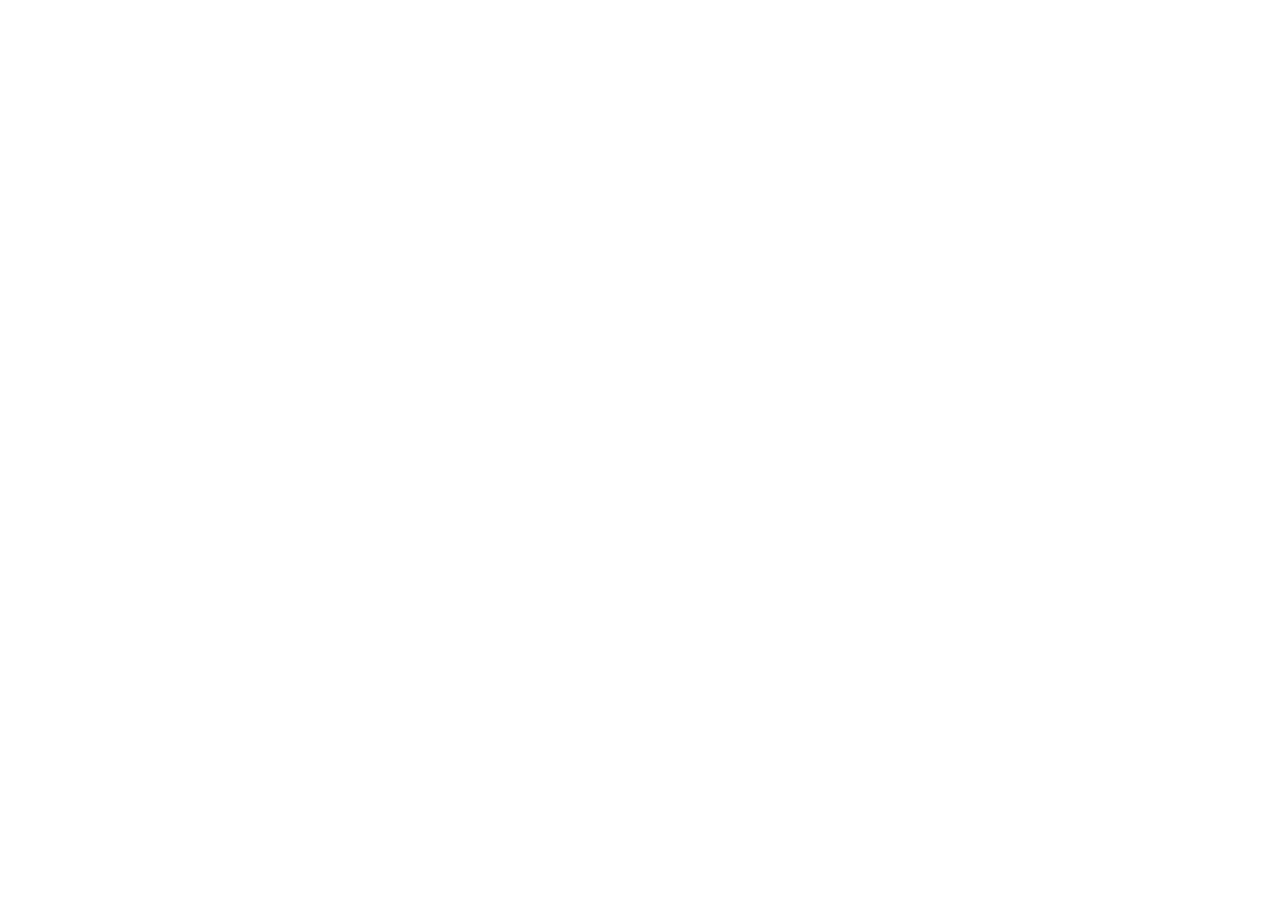
==== commit 08c4a4b8: "La page a déménagé vers opaline-app" ====
--- a/index.html
+++ b/index.html
@@ -1,250 +1 @@
-<!doctype html>
-<html lang="fr">
-<head>
-<meta charset="utf-8">
-<meta name="viewport" content="width=device-width, initial-scale=1">
-<meta http-equiv="Content-Security-Policy" content="default-src 'none'; script-src 'self'; style-src 'self'; img-src 'self' data:; connect-src https://api.github.com; base-uri 'none'; form-action 'none'">
-<meta name="referrer" content="no-referrer">
-<title>Opaline pour Windows</title>
-<meta name="description" content="Opaline : une île en verre d'opale en haut de l'écran, un dock façon macOS, une télécommande sur ton téléphone. Gratuit et open source pour Windows.">
-<meta name="color-scheme" content="dark">
-<meta name="theme-color" content="#0a0a12">
-<link rel="icon" type="image/png" sizes="32x32" href="img/logo-32.png">
-<link rel="icon" type="image/png" sizes="64x64" href="img/logo-64.png">
-<link rel="apple-touch-icon" href="img/logo-256.png">
-<link rel="stylesheet" href="style.css">
-<script src="app.js" defer></script>
-</head>
-<body>
-<a class="skip" href="#main" data-i18n="skip">Aller au contenu</a>
-
-<header class="top">
-  <div class="wrap top-in">
-    <a class="brand" href="#top" aria-label="Opaline">
-      <img src="img/logo-64.png" width="32" height="32" alt="">
-      <span>Opaline</span>
-    </a>
-    <nav class="nav" aria-label="Sections">
-      <a href="#features" data-i18n="nav.features">Fonctionnalités</a>
-      <a href="#safety" data-i18n="nav.safety">Sécurité</a>
-      <a href="#download" data-i18n="nav.download">Télécharger</a>
-    </nav>
-    <div class="lang" role="group" aria-label="Langue / Language">
-      <button type="button" data-lang="fr" aria-pressed="true">FR</button>
-      <button type="button" data-lang="en" aria-pressed="false">EN</button>
-    </div>
-  </div>
-</header>
-
-<main id="main">
-
-<section class="hero" id="top">
-  <div class="hero-bg" aria-hidden="true"></div>
-  <div class="wrap hero-in">
-    <img class="hero-logo" src="img/logo-256.png" width="128" height="128" alt="Logo d'Opaline : un anneau d'opale sur une tuile sombre" data-i18n-alt="logo.alt">
-    <h1>Opaline</h1>
-    <p class="tagline" data-i18n="hero.tagline">Une île en verre d'opale en haut de l'écran, un dock façon macOS et plein de petits outils autour. Pour Windows.</p>
-    <div class="cta">
-      <a class="btn btn-main" id="dl-hero" href="https://github.com/louismph8-arch/DynamicIsland/releases/latest">
-        <svg viewBox="0 0 24 24" aria-hidden="true"><path d="M12 3v12m0 0-5-5m5 5 5-5M5 21h14"/></svg>
-        <span data-i18n="hero.download">Télécharger pour Windows</span>
-      </a>
-      <a class="btn btn-ghost" href="https://github.com/louismph8-arch/DynamicIsland">
-        <svg viewBox="0 0 24 24" aria-hidden="true"><path d="m8 7-5 5 5 5M16 7l5 5-5 5"/></svg>
-        <span data-i18n="hero.source">Code source</span>
-      </a>
-    </div>
-    <p class="release-line" aria-live="polite"><span class="rel-info" data-i18n="rel.fallback">Dernière version sur GitHub · gratuit · open source (MIT)</span></p>
-  </div>
-</section>
-
-<section class="demo" aria-labelledby="demo-title">
-  <div class="wrap">
-    <h2 id="demo-title" class="sr-only" data-i18n="demo.title">Aperçu de l'île</h2>
-    <div class="stage" id="carousel" aria-roledescription="carrousel" data-i18n-aria="demo.carousel">
-      <div class="slides">
-        <figure class="slide is-on" data-slide="0">
-          <img data-img="musique" src="img/fr/musique.webp" width="572" height="236" alt="L'île ouverte sur la musique : pochette, titre, lecture et volume de l'appli" data-i18n-alt="demo.s0.alt">
-          <figcaption data-i18n="demo.s0">Musique : pochette, égaliseur, volume de l'appli qui joue</figcaption>
-        </figure>
-        <figure class="slide" data-slide="1">
-          <img data-img="notes" src="img/fr/notes.webp" width="572" height="288" alt="Onglet Notes de l'île avec une liste de courses cochable" data-i18n-alt="demo.s1.alt" loading="lazy">
-          <figcaption data-i18n="demo.s1">Notes rapides, cases à cocher comprises</figcaption>
-        </figure>
-        <figure class="slide" data-slide="2">
-          <img data-img="presse-papiers" src="img/fr/presse-papiers.webp" width="572" height="288" alt="Historique du presse-papiers avec filtres et proposition de garder un mot de passe dans le coffre" data-i18n-alt="demo.s2.alt" loading="lazy">
-          <figcaption data-i18n="demo.s2">Presse-papiers : historique et coffre chiffré</figcaption>
-        </figure>
-        <figure class="slide" data-slide="3">
-          <img data-img="sante" src="img/fr/sante.webp" width="572" height="288" alt="Santé du PC : processeur, mémoire, GPU, température et applis les plus gourmandes" data-i18n-alt="demo.s3.alt" loading="lazy">
-          <figcaption data-i18n="demo.s3">Santé du PC en un coup d'œil</figcaption>
-        </figure>
-        <figure class="slide" data-slide="4">
-          <img data-img="amis" src="img/fr/amis.webp" width="572" height="212" alt="Onglet Amis : qui est en ligne et à quoi il joue" data-i18n-alt="demo.s4.alt" loading="lazy">
-          <figcaption data-i18n="demo.s4">Tes amis en ligne et ce à quoi ils jouent</figcaption>
-        </figure>
-        <figure class="slide" data-slide="5">
-          <img data-img="palette" src="img/fr/palette.webp" width="720" height="370" alt="Palette de commandes : applis, calculs, minuteur, profils et question à Claude" data-i18n-alt="demo.s5.alt" loading="lazy">
-          <figcaption data-i18n="demo.s5">Palette de commandes (Ctrl + Espace)</figcaption>
-        </figure>
-      </div>
-      <div class="dots" role="group" data-i18n-aria="demo.choose" aria-label="Choisir une image">
-        <button type="button" aria-label="1" aria-current="true"></button>
-        <button type="button" aria-label="2"></button>
-        <button type="button" aria-label="3"></button>
-        <button type="button" aria-label="4"></button>
-        <button type="button" aria-label="5"></button>
-        <button type="button" aria-label="6"></button>
-        <button type="button" class="pause" aria-pressed="false" data-i18n-aria="demo.pause" aria-label="Mettre en pause">
-          <svg viewBox="0 0 24 24" aria-hidden="true"><path class="i-pause" d="M9 6v12M15 6v12"/><path class="i-play" d="M8 5l11 7-11 7z"/></svg>
-        </button>
-      </div>
-    </div>
-    <figure class="dock-shot">
-      <img data-img="dock" src="img/fr/dock.webp" width="1600" height="62" alt="Le dock d'Opaline en barre au bas de l'écran : recherche, applis, zone d'état" data-i18n-alt="dock.alt" loading="lazy">
-      <figcaption data-i18n="dock.cap">Le dock : grossissement, aperçus des fenêtres, dossiers, zone d'état</figcaption>
-    </figure>
-  </div>
-</section>
-
-<section class="features" id="features" aria-labelledby="f-title">
-  <div class="wrap">
-    <h2 id="f-title" data-i18n="f.title">Ce qu'elle fait</h2>
-    <p class="lead" data-i18n="f.lead">Tout est optionnel : active seulement ce qui te sert.</p>
-    <ul class="grid">
-      <li class="card"><svg viewBox="0 0 24 24" aria-hidden="true"><rect x="4" y="9" width="16" height="6" rx="3"/></svg>
-        <h3 data-i18n="f.island">L'île</h3><p data-i18n="f.island.t">Heure, musique, calendrier, minuteur et Pomodoro, contrôles (volume, luminosité, mode sombre), météo, étagère à fichiers, horloges du monde.</p></li>
-      <li class="card"><svg viewBox="0 0 24 24" aria-hidden="true"><rect x="3" y="15" width="18" height="5" rx="2.5"/><path d="M7 12v-1M12 12V9M17 12v-1"/></svg>
-        <h3 data-i18n="f.dock">Le dock</h3><p data-i18n="f.dock.t">Façon macOS : grossissement, aperçus des fenêtres, dossiers d'applis, recherche, effet Génie, corbeille et téléchargements.</p></li>
-      <li class="card"><svg viewBox="0 0 24 24" aria-hidden="true"><rect x="6" y="4" width="12" height="17" rx="2"/><path d="M9 4V3h6v1M9 10h6M9 14h4"/></svg>
-        <h3 data-i18n="f.clip">Presse-papiers + coffre</h3><p data-i18n="f.clip.t">Historique de ce que tu copies (textes, liens, images), épingles, et un coffre chiffré par Windows pour tes identifiants.</p></li>
-      <li class="card"><svg viewBox="0 0 24 24" aria-hidden="true"><path d="M6 3h9l3 3v15H6z"/><path d="M9 11h6M9 15h4"/></svg>
-        <h3 data-i18n="f.notes">Notes</h3><p data-i18n="f.notes.t">Des notes rapides dans l'île, avec cases à cocher, couleurs et épingles ; chiffrées si tu veux.</p></li>
-      <li class="card"><svg viewBox="0 0 24 24" aria-hidden="true"><rect x="8" y="5" width="13" height="14" rx="2"/><rect x="2" y="6" width="4" height="3" rx="1"/><rect x="2" y="11" width="4" height="3" rx="1"/><rect x="2" y="16" width="4" height="3" rx="1"/></svg>
-        <h3 data-i18n="f.stage">Stage Manager</h3><p data-i18n="f.stage.t">La fenêtre active au centre, les autres en miniatures vivantes sur le côté ; un clic pour échanger.</p></li>
-      <li class="card"><svg viewBox="0 0 24 24" aria-hidden="true"><path d="M20 14.5A8 8 0 0 1 9.5 4 8 8 0 1 0 20 14.5z"/></svg>
-        <h3 data-i18n="f.focus">Concentration</h3><p data-i18n="f.focus.t">Ne pas déranger, veilleuse contre la lumière bleue et résumé de ta semaine (temps d'écran, jeu, Pomodoros).</p></li>
-      <li class="card"><svg viewBox="0 0 24 24" aria-hidden="true"><rect x="3" y="3" width="8" height="8" rx="2"/><rect x="13" y="3" width="8" height="8" rx="2"/><rect x="3" y="13" width="8" height="8" rx="2"/><path d="M17 14v6M14 17h6"/></svg>
-        <h3 data-i18n="f.widgets">Widgets des potes</h3><p data-i18n="f.widgets.t">Horloge, météo, musique, stats sur le bureau, et des widgets créés par tes amis, sans code à exécuter.</p></li>
-      <li class="card"><svg viewBox="0 0 24 24" aria-hidden="true"><rect x="7" y="2" width="10" height="20" rx="2.5"/><path d="M11 18h2"/></svg>
-        <h3 data-i18n="f.remote">Télécommande</h3><p data-i18n="f.remote.t">Depuis ton téléphone, sur ton réseau local : musique, volume, micro, applis, pavé tactile, clavier, envoi de fichiers.</p></li>
-      <li class="card"><svg viewBox="0 0 24 24" aria-hidden="true"><circle cx="9" cy="8" r="3.5"/><path d="M3 20c0-3.3 2.7-6 6-6s6 2.7 6 6"/><circle cx="17" cy="9" r="2.5"/><path d="M16 14c2.8 0 5 2.2 5 5"/></svg>
-        <h3 data-i18n="f.friends">Amis en ligne</h3><p data-i18n="f.friends.t">Vois qui a Opaline et à quoi il joue, avec codes d'ami mutuels et mode invisible. Désactivé par défaut.</p></li>
-      <li class="card"><svg viewBox="0 0 24 24" aria-hidden="true"><path d="M12 3l1.8 5.2L19 10l-5.2 1.8L12 17l-1.8-5.2L5 10l5.2-1.8z"/><path d="M19 16l.7 2 2 .7-2 .7-.7 2-.7-2-2-.7 2-.7z"/></svg>
-        <h3 data-i18n="f.ai">Assistant IA</h3><p data-i18n="f.ai.t">Pose une question à Claude depuis l'île ou la palette, avec ton forfait Claude Code ou ta propre clé API.</p></li>
-      <li class="card"><svg viewBox="0 0 24 24" aria-hidden="true"><circle cx="12" cy="12" r="8"/><path d="M12 4a8 8 0 0 0 0 16"/><circle cx="12" cy="12" r="3"/></svg>
-        <h3 data-i18n="f.themes">Thèmes et fonds</h3><p data-i18n="f.themes.t">Verre liquide, couleurs tirées du fond d'écran, fonds dessinés par l'app, fond animé, thèmes saisonniers, thèmes .opaline à s'échanger.</p></li>
-      <li class="card"><svg viewBox="0 0 24 24" aria-hidden="true"><path d="M13 2 4 14h7l-1 8 9-12h-7z"/></svg>
-        <h3 data-i18n="f.auto">Profils et automatisations</h3><p data-i18n="f.auto.t">Profils Perso, Gaming, Études… mode Gaming automatique et règles « Quand… alors… » (jeu lancé, heure, casque branché).</p></li>
-    </ul>
-
-    <div class="gallery">
-      <figure>
-        <img data-img="telecommande" src="img/fr/telecommande.webp" width="902" height="578" alt="Paramètres de la télécommande : QR code à scanner et téléphones reliés" data-i18n-alt="g.remote.alt" loading="lazy">
-        <figcaption data-i18n="g.remote">Relier son téléphone : un QR code, un code à usage unique</figcaption>
-      </figure>
-      <div class="gallery-side">
-        <figure>
-          <img data-img="widget-pote" src="img/fr/widget-pote.webp" width="340" height="160" alt="Widget de bureau horloge et météo" data-i18n-alt="g.widget.alt" loading="lazy">
-          <figcaption data-i18n="g.widget">Un widget de pote sur le bureau</figcaption>
-        </figure>
-        <figure class="stage-fig">
-          <img src="img/stage.webp" width="212" height="546" alt="Colonne de Stage Manager avec trois groupes de fenêtres en miniature" data-i18n-alt="g.stage.alt" loading="lazy">
-          <figcaption data-i18n="g.stage">Stage Manager</figcaption>
-        </figure>
-      </div>
-    </div>
-  </div>
-</section>
-
-<section class="download" id="download" aria-labelledby="d-title">
-  <div class="wrap">
-    <div class="panel">
-      <h2 id="d-title" data-i18n="d.title">Télécharger</h2>
-      <p class="rel-big" aria-live="polite"><span class="rel-info" data-i18n="rel.fallback">Dernière version sur GitHub · gratuit · open source (MIT)</span></p>
-      <a class="btn btn-main" id="dl-main" href="https://github.com/louismph8-arch/DynamicIsland/releases/latest">
-        <svg viewBox="0 0 24 24" aria-hidden="true"><path d="M12 3v12m0 0-5-5m5 5 5-5M5 21h14"/></svg>
-        <span data-i18n="d.btn">Télécharger Opaline-Setup.exe</span>
-      </a>
-      <p class="hash" hidden><span data-i18n="d.hash">Empreinte SHA-256 :</span> <code class="hash-val"></code></p>
-      <div class="cols">
-        <div>
-          <h3 data-i18n="d.req">Configuration requise</h3>
-          <ul>
-            <li data-i18n="d.req1">Windows 11 ou Windows 10 (version 2004 ou plus récente)</li>
-            <li data-i18n="d.req2">PC 64 bits (x64)</li>
-            <li data-i18n="d.req3">Pas besoin de droits administrateur ni d'installer .NET : tout est inclus</li>
-          </ul>
-        </div>
-        <div>
-          <h3 data-i18n="d.steps">Installer</h3>
-          <ol>
-            <li data-i18n="d.s1">Télécharge Opaline-Setup.exe.</li>
-            <li data-i18n="d.s2">(Conseillé) Vérifie son empreinte, voir plus bas.</li>
-            <li data-i18n-html="d.s3">Lance-le. Si Windows affiche « Windows a protégé votre ordinateur », clique <b>Informations complémentaires</b> puis <b>Exécuter quand même</b>.</li>
-            <li data-i18n="d.s4">Un petit assistant t'aide à choisir ton profil, ta couleur et ce que tu veux afficher.</li>
-          </ol>
-        </div>
-      </div>
-    </div>
-  </div>
-</section>
-
-<section class="safety" id="safety" aria-labelledby="s-title">
-  <div class="wrap narrow">
-    <h2 id="s-title" data-i18n="s.title">Est-ce que c'est sûr ?</h2>
-    <details open>
-      <summary data-i18n="s.q1">Le code est-il public ?</summary>
-      <p data-i18n-html="s.a1">Oui. Tout le code est sur <a href="https://github.com/louismph8-arch/DynamicIsland">GitHub</a>, sous licence MIT : n'importe qui peut lire exactement ce que fait l'app, et la compiler soi-même.</p>
-    </details>
-    <details>
-      <summary data-i18n="s.q2">Comment vérifier l'installeur ?</summary>
-      <div data-i18n-html="s.a2"><p>Chaque version publie l'empreinte <b>SHA-256</b> de <code>Opaline-Setup.exe</code> (dans les notes de la version, dans le fichier <code>Opaline-Setup.exe.sha256</code> et à côté du fichier sur GitHub).</p>
-      <ol><li>Dans le dossier du fichier téléchargé, ouvre PowerShell et tape <code>Get-FileHash .\Opaline-Setup.exe</code> : l'empreinte doit être <b>exactement</b> la même.</li>
-      <li>Ouvre le lien <b>VirusTotal</b> des notes de la version (ou dépose le fichier sur <a href="https://www.virustotal.com">virustotal.com</a>) : environ 70 antivirus l'analysent. 0 ou 1 détection « générique » sur un fichier non signé est courant ; plusieurs détections nommées = ne l'installe pas.</li></ol></div>
-    </details>
-    <details>
-      <summary data-i18n="s.q3">Pourquoi Windows avertit-il (SmartScreen) ?</summary>
-      <p data-i18n-html="s.a3">L'installeur n'est pas signé : un certificat coûte de l'argent chaque année, et même signé, Windows avertit tant que le fichier n'a pas été téléchargé par beaucoup de monde. L'avertissement dit seulement « éditeur inconnu », pas « virus ». Pour continuer : <b>Informations complémentaires</b> → <b>Exécuter quand même</b>.</p>
-    </details>
-    <details>
-      <summary data-i18n="s.q4">Qu'est-ce que l'app ne fait jamais ?</summary>
-      <p data-i18n="s.a4">Pas d'injection dans d'autres programmes, pas de lecture du clavier en continu, pas de pub, pas de pistage. Elle suit les fenêtres ouvertes (pour le dock) avec l'API officielle de Windows et n'utilise les droits administrateur que pour 2 choses, toujours après ta confirmation : la règle du pare-feu de la télécommande et la préparation du réveil à distance. Tout ce qui change Windows est désactivé par défaut et se remet comme avant.</p>
-    </details>
-    <details>
-      <summary data-i18n="s.q5">Qu'est-ce qui part sur Internet ?</summary>
-      <div data-i18n-html="s.a5"><ul><li>La météo et la recherche des villes (Open-Meteo).</li><li>La vérification des mises à jour (GitHub).</li><li>Seulement si tu les actives : Discord (qui parle dans ton salon), ta présence au serveur des amis, tes questions à l'assistant IA (à Anthropic, quand tu en poses une).</li></ul><p>La télécommande reste sur ton réseau local « Privé », reliée par un code à usage unique.</p></div>
-    </details>
-    <details>
-      <summary data-i18n="s.q6">Comment la désinstaller ?</summary>
-      <p data-i18n-html="s.a6">Paramètres Windows → Applications → <b>Opaline</b> → Désinstaller. Windows revient comme avant : barre des tâches, fond d'écran, couleur d'accent, thème, curseur et règle du pare-feu. L'assistant te demande ensuite si tu veux aussi effacer tes réglages.</p>
-    </details>
-    <details>
-      <summary data-i18n="s.q7">Et si quelque chose ne va pas ?</summary>
-      <p data-i18n-html="s.a7">Garde <b>Maj</b> enfoncée en lançant Opaline pour le mode sans échec. Si un morceau de l'app plante, il s'arrête tout seul et le reste continue ; la barre des tâches revient toujours. Paramètres → À propos → <b>Donner mon avis / Signaler un bug</b>, ou <b>Exporter un rapport de bug</b> (sans données personnelles).</p>
-    </details>
-  </div>
-</section>
-
-<section class="links" aria-labelledby="l-title">
-  <div class="wrap">
-    <h2 id="l-title" class="sr-only" data-i18n="l.title">Liens</h2>
-    <ul class="link-row">
-      <li><a href="https://github.com/louismph8-arch/DynamicIsland" data-i18n="l.source">Code source</a></li>
-      <li><a href="https://github.com/louismph8-arch/DynamicIsland/releases" data-i18n="l.notes">Notes de version</a></li>
-      <li><a href="https://github.com/louismph8-arch/DynamicIsland/issues" data-i18n="l.bug">Signaler un bug</a></li>
-      <li><a href="https://github.com/louismph8-arch/DynamicIsland/blob/main/LICENSE" data-i18n="l.license">Licence MIT</a></li>
-    </ul>
-  </div>
-</section>
-
-</main>
-
-<footer class="foot">
-  <div class="wrap foot-in">
-    <p>MIT © 2026 Louis · <span data-i18n="foot.claude">Fait avec Claude</span></p>
-    <p class="muted" data-i18n="foot.privacy">Cette page n'utilise ni cookies, ni traceurs, ni polices externes.</p>
-  </div>
-</footer>
-</body>
-</html>
+<!doctype html><html lang="fr"><head><meta charset="utf-8"><title>Opaline</title><meta http-equiv="refresh" content="0; url=https://louismph8-arch.github.io/opaline-app/"><link rel="canonical" href="https://louismph8-arch.github.io/opaline-app/"></head><body style="background:#0b0b12;color:#eee;font-family:system-ui"><p>La page d'Opaline a déménagé : <a style="color:#9db4ff" href="https://louismph8-arch.github.io/opaline-app/">louismph8-arch.github.io/opaline-app</a></p></body></html>
